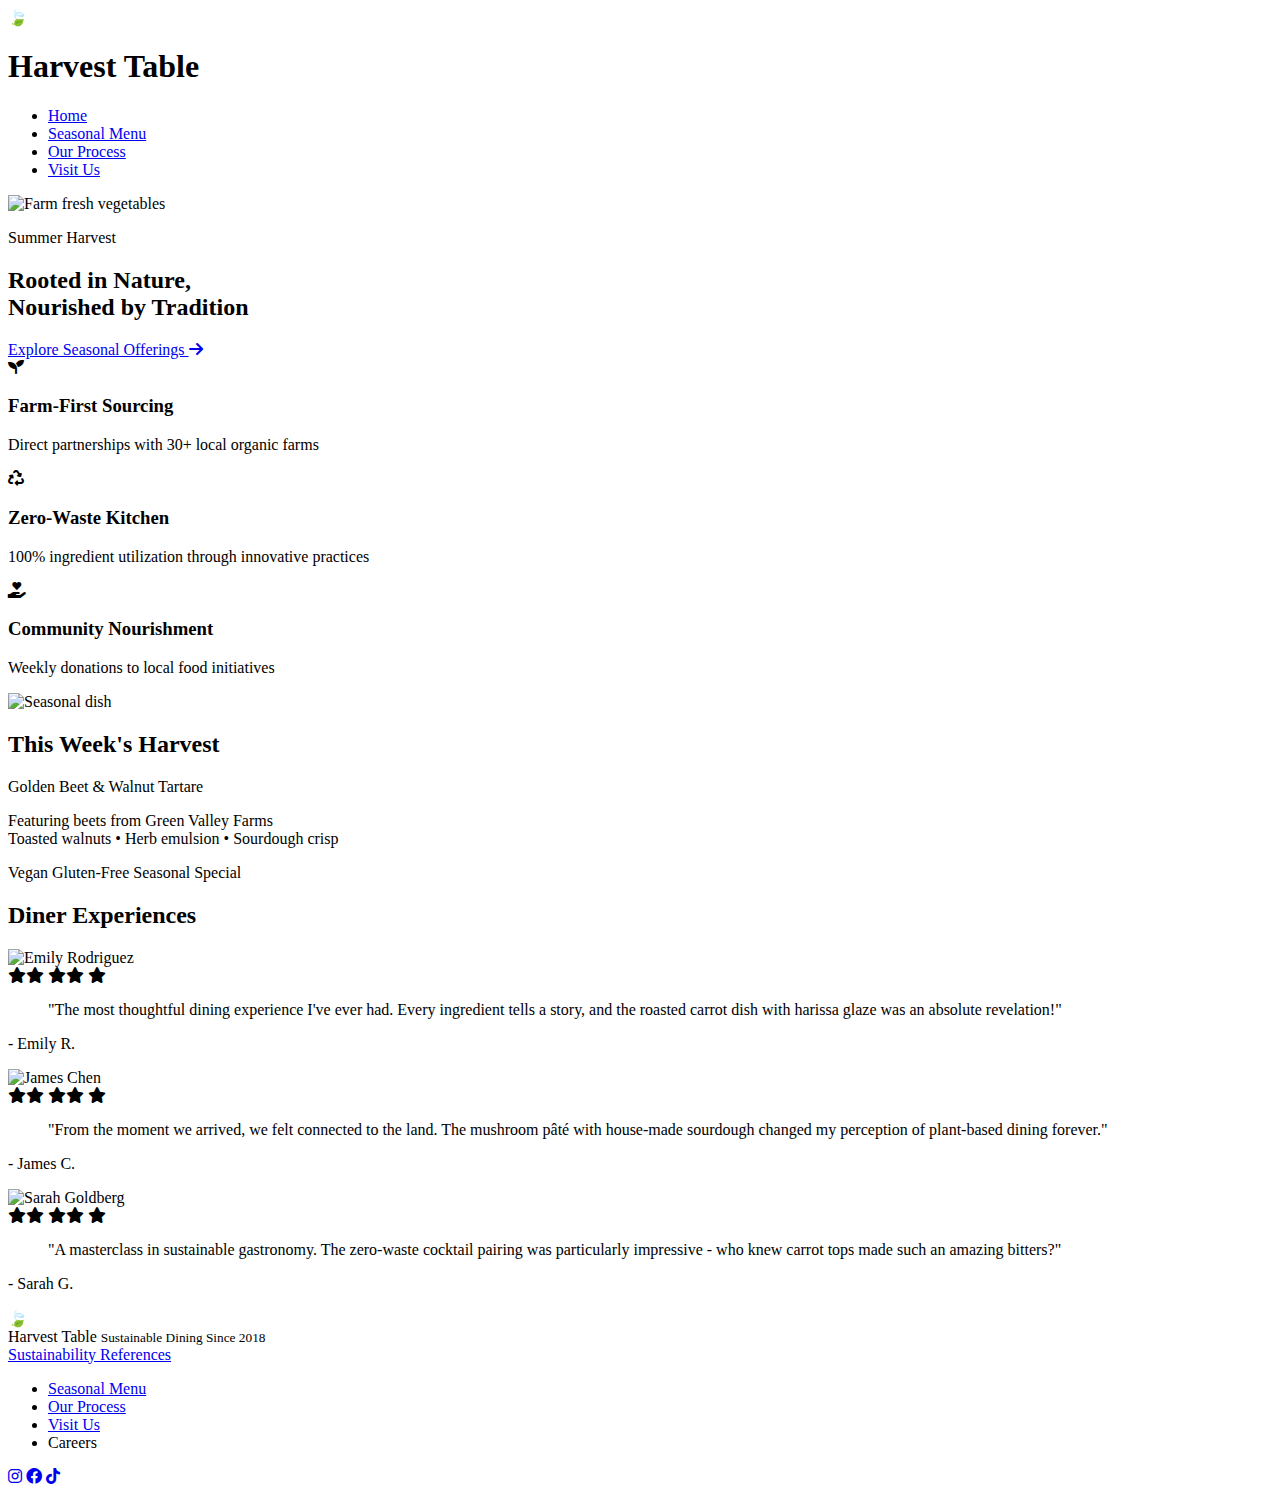
==== index.html @ a3072bb0 "Add files via upload" ====
<!DOCTYPE html>
<html lang="en">
<head>
    <meta charset="UTF-8">
    <meta name="viewport" content="width=device-width, initial-scale=1.0">
    <title>Harvest Table | Sustainable Dining</title>
    <link rel="stylesheet" href="styles/main.css">
    <link rel="stylesheet" href="https://cdnjs.cloudflare.com/ajax/libs/font-awesome/6.0.0/css/all.min.css">
</head>
<body>
<!-- Modern Navigation -->
<nav class="main-nav">
    <div class="nav-container">
        <div class="logo-wrapper">
            <span class="logo-icon">🍃</span>
            <h1 class="logo-text">
                <span class="logo-primary">Harvest</span>
                <span class="logo-secondary">Table</span>
            </h1>
        </div>

        <ul class="nav-links">
            <li><a href="index.html" class="active">Home</a></li>
            <li><a href="menu.html">Seasonal Menu</a></li>
            <li><a href="process.html">Our Process</a></li>
            <li><a href="contact.html">Visit Us</a></li>
        </ul>
    </div>
</nav>

<!-- Hero Section -->
<header class="hero">
    <div class="hero-overlay"></div>
    <img src="https://images.unsplash.com/photo-1547592180-85f173990554"
         alt="Farm fresh vegetables"
         class="hero-image"
         loading="eager">
    <div class="hero-content">
        <div class="hero-text">
            <p class="seasonal-tag">Summer Harvest</p>
            <h2>Rooted in Nature,<br>Nourished by Tradition</h2>
            <a href="menu.html" class="cta-button">
                Explore Seasonal Offerings
                <i class="fas fa-arrow-right"></i>
            </a>
        </div>
    </div>
</header>

<!-- Ethos Section -->
<section class="ethos-grid">
    <article class="ethos-card">
        <div class="ethos-icon">
            <i class="fas fa-seedling"></i>
        </div>
        <h3>Farm-First Sourcing</h3>
        <p>Direct partnerships with 30+ local organic farms</p>
    </article>

    <article class="ethos-card">
        <div class="ethos-icon">
            <i class="fas fa-recycle"></i>
        </div>
        <h3>Zero-Waste Kitchen</h3>
        <p>100% ingredient utilization through innovative practices</p>
    </article>

    <article class="ethos-card">
        <div class="ethos-icon">
            <i class="fas fa-hand-holding-heart"></i>
        </div>
        <h3>Community Nourishment</h3>
        <p>Weekly donations to local food initiatives</p>
    </article>
</section>

<!-- Seasonal Spotlight -->
<section class="seasonal-spotlight">
    <div class="spotlight-image">
        <img src="https://images.unsplash.com/photo-1567620905732-2d1ec7ab7445"
             alt="Seasonal dish"
             loading="eager">
    </div>
    <div class="spotlight-content">
        <h2>This Week's Harvest</h2>
        <p class="highlight-dish">Golden Beet & Walnut Tartare</p>
        <p class="dish-details">
            Featuring beets from Green Valley Farms<br>
            Toasted walnuts • Herb emulsion • Sourdough crisp
        </p>
        <div class="seasonal-badges">
            <span class="badge vegan">Vegan</span>
            <span class="badge gf">Gluten-Free</span>
            <span class="badge seasonal">Seasonal Special</span>
        </div>
    </div>
</section>

<section class="customer-reviews">
    <h2>Diner Experiences</h2>
    <div class="reviews-grid">
        <!-- Review 1 -->
        <article class="review-card">
            <img src="https://randomuser.me/api/portraits/women/44.jpg"
                 alt="Emily Rodriguez"
                 class="reviewer-photo">
            <div class="review-content">
                <div class="stars">
                    <i class="fas fa-star"></i><i class="fas fa-star"></i>
                    <i class="fas fa-star"></i><i class="fas fa-star"></i>
                    <i class="fas fa-star"></i>
                </div>
                <blockquote>
                    "The most thoughtful dining experience I've ever had. Every ingredient tells a story,
                    and the roasted carrot dish with harissa glaze was an absolute revelation!"
                </blockquote>
                <p class="reviewer-name">- Emily R.</p>
            </div>
        </article>

        <!-- Review 2 -->
        <article class="review-card">
            <img src="https://randomuser.me/api/portraits/men/32.jpg"
                 alt="James Chen"
                 class="reviewer-photo">
            <div class="review-content">
                <div class="stars">
                    <i class="fas fa-star"></i><i class="fas fa-star"></i>
                    <i class="fas fa-star"></i><i class="fas fa-star"></i>
                    <i class="fas fa-star"></i>
                </div>
                <blockquote>
                    "From the moment we arrived, we felt connected to the land. The mushroom pâté with
                    house-made sourdough changed my perception of plant-based dining forever."
                </blockquote>
                <p class="reviewer-name">- James C.</p>
            </div>
        </article>

        <!-- Review 3 -->
        <article class="review-card">
            <img src="https://randomuser.me/api/portraits/women/82.jpg"
                 alt="Sarah Goldberg"
                 class="reviewer-photo">
            <div class="review-content">
                <div class="stars">
                    <i class="fas fa-star"></i><i class="fas fa-star"></i>
                    <i class="fas fa-star"></i><i class="fas fa-star"></i>
                    <i class="fas fa-star"></i>
                </div>
                <blockquote>
                    "A masterclass in sustainable gastronomy. The zero-waste cocktail pairing was
                    particularly impressive - who knew carrot tops made such an amazing bitters?"
                </blockquote>
                <p class="reviewer-name">- Sarah G.</p>
            </div>
        </article>
    </div>
</section>
<!-- Footer -->
<footer class="main-footer">
    <div class="footer-content">
        <div class="footer-section">
            <div class="footer-logo">
                <span class="logo-icon">🍃</span>
                <div class="logo-text">
                    <span>Harvest Table</span>
                    <small>Sustainable Dining Since 2018</small>
                </div>
            </div>
            <a href="references.html" class="references-link">
                Sustainability References
            </a>
        </div>
        <div class="footer-section">
            <ul class="footer-links">
                <li><a href="menu.html">Seasonal Menu</a></li>
                <li><a href="process.html">Our Process</a></li>
                <li><a href="contact.html">Visit Us</a></li>
                <li>Careers</li>
            </ul>
            <div class="social-links">
                <a href="#"><i class="fab fa-instagram"></i></a>
                <a href="#"><i class="fab fa-facebook"></i></a>
                <a href="#"><i class="fab fa-tiktok"></i></a>
            </div>
        </div>
    </div>
</footer>

</body>
</html>
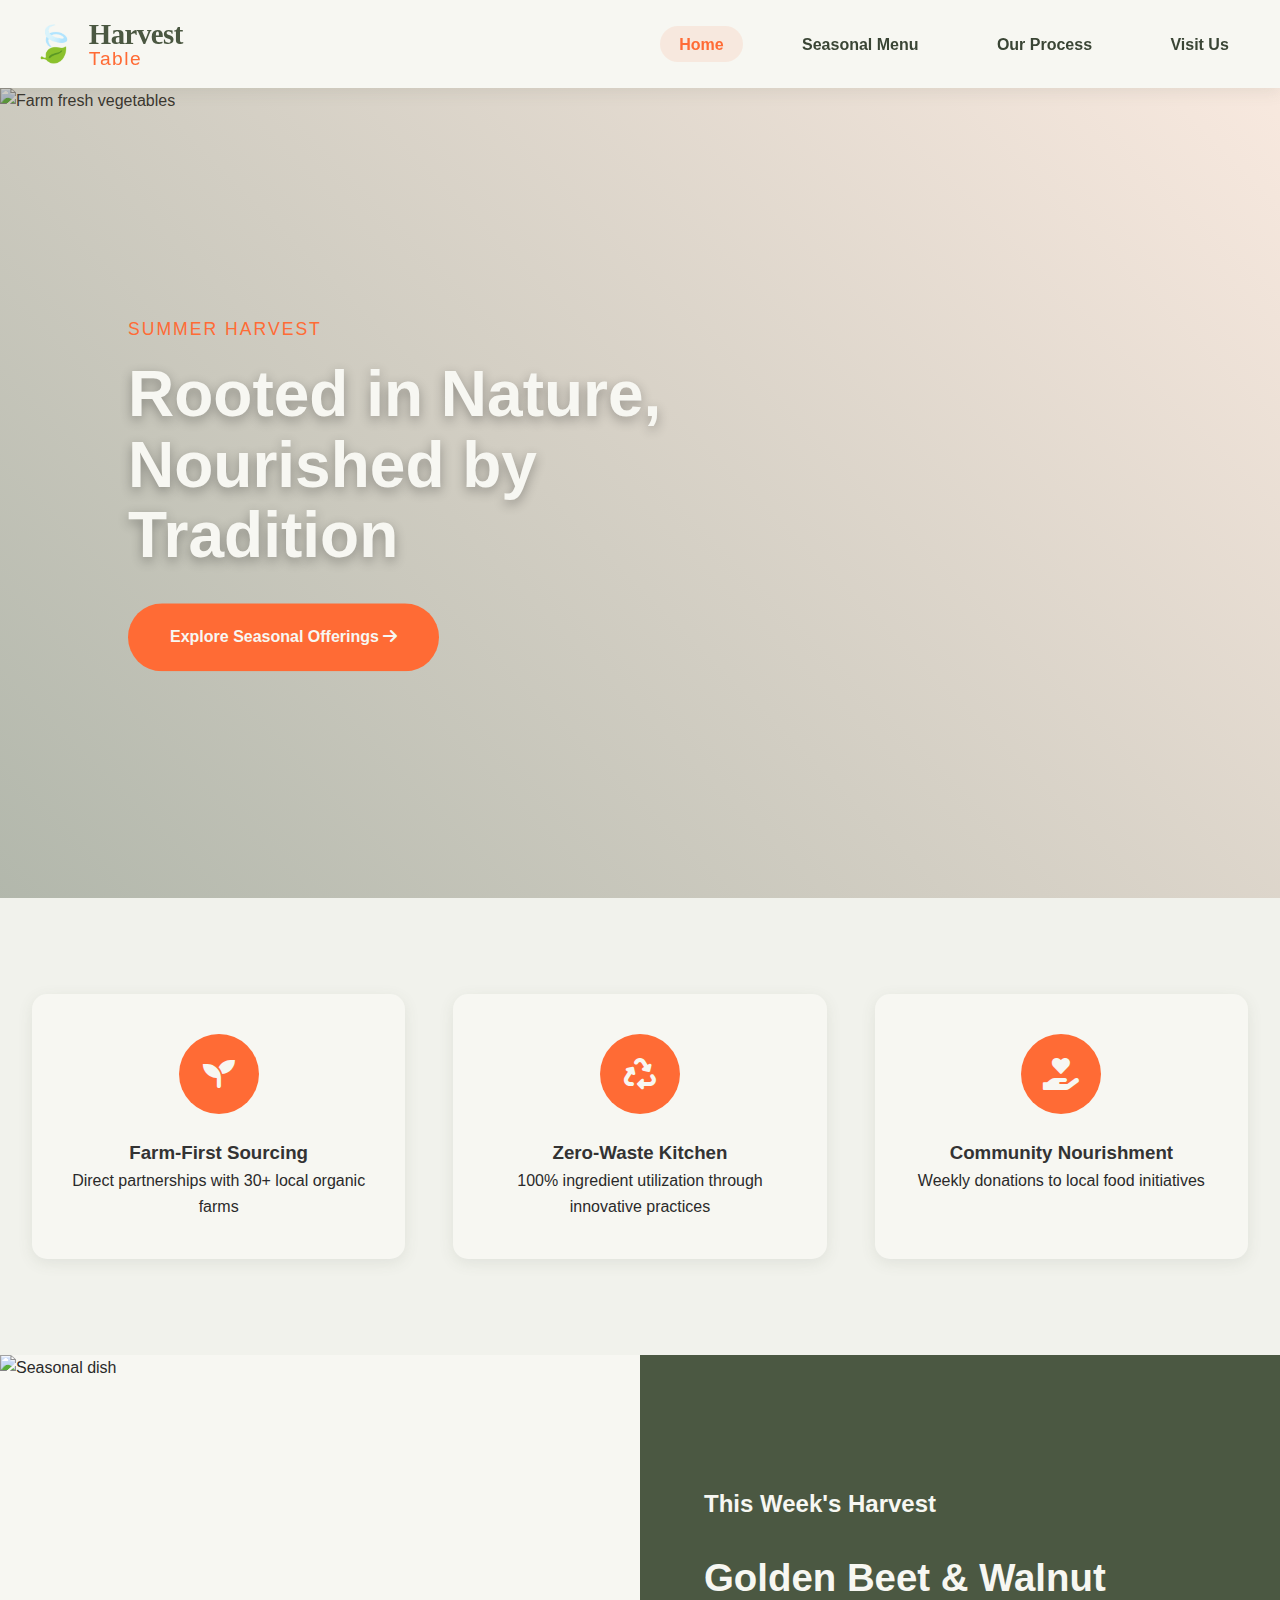
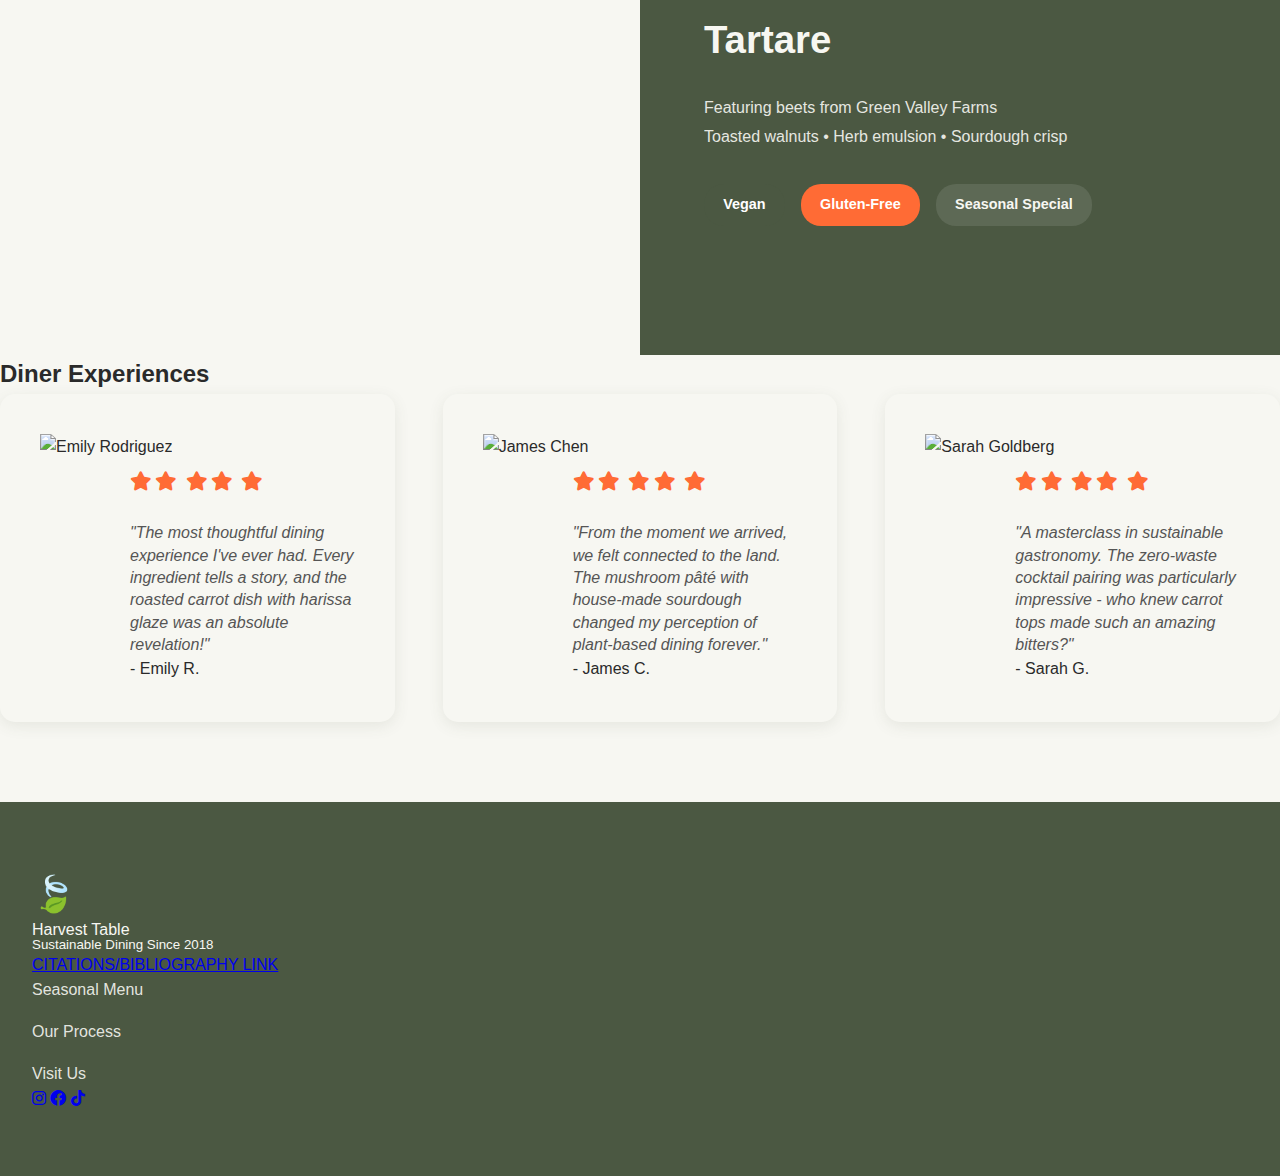
==== commit e9be2824: "Update index.html" ====
--- a/index.html
+++ b/index.html
@@ -169,7 +169,7 @@
                 </div>
             </div>
             <a href="references.html" class="references-link">
-                Sustainability References
+                CITATIONS/BIBLIOGRAPHY LINK 
             </a>
         </div>
         <div class="footer-section">
@@ -177,7 +177,6 @@
                 <li><a href="menu.html">Seasonal Menu</a></li>
                 <li><a href="process.html">Our Process</a></li>
                 <li><a href="contact.html">Visit Us</a></li>
-                <li>Careers</li>
             </ul>
             <div class="social-links">
                 <a href="#"><i class="fab fa-instagram"></i></a>
@@ -189,4 +188,4 @@
 </footer>
 
 </body>
-</html>+</html>
--- a/styles/main.css
+++ b/styles/main.css
@@ -0,0 +1,1863 @@
+/* styles/main.css */
+/* Base Reset */
+* {
+    margin: 0;
+    padding: 0;
+    box-sizing: border-box;
+}
+
+html {
+    scroll-behavior: smooth;
+    font-size: 16px;
+}
+
+body {
+    font-family: 'Helvetica Neue', Arial, sans-serif;
+    line-height: 1.6;
+    color: #2A2A2A;
+    background: #F7F7F2;
+}
+
+/* Root Variables */
+:root {
+    --primary-orange: #FF6B35;
+    --primary-green: #4B5842;
+    --accent-white: #F7F7F2;
+    --dark-green: #3A4535;
+    --text-dark: #2A2A2A;
+    --shadow-light: 0 4px 15px rgba(75, 88, 66, 0.1);
+    --transition: all 0.3s cubic-bezier(0.25, 0.46, 0.45, 0.94);
+}
+
+/* Navigation */
+.main-nav {
+    background: var(--accent-white);
+    padding: 1rem 2rem;
+    box-shadow: var(--shadow-light);
+    position: sticky;
+    top: 0;
+    z-index: 1000;
+}
+
+.nav-container {
+    max-width: 1400px;
+    margin: 0 auto;
+    display: flex;
+    justify-content: space-between;
+    align-items: center;
+}
+
+.logo {
+    font-family: 'Georgia', serif;
+    font-size: 2.2rem;
+    color: var(--primary-green);
+    text-decoration: none;
+    display: flex;
+    align-items: center;
+    gap: 0.5rem;
+}
+
+.nav-links {
+    display: flex;
+    gap: 2.5rem;
+    list-style: none;
+}
+
+.nav-links a {
+    color: var(--dark-green);
+    text-decoration: none;
+    font-weight: 600;
+    padding: 0.6rem 1.2rem;
+    border-radius: 30px;
+    transition: var(--transition);
+    position: relative;
+}
+
+.nav-links a.active,
+.nav-links a:hover {
+    color: var(--primary-orange);
+    background: rgba(255, 107, 53, 0.1);
+}
+
+/* Hero Slider */
+.hero-slider {
+    position: relative;
+    height: 80vh;
+    overflow: hidden;
+    margin-bottom: 4rem;
+}
+
+.slide {
+    position: absolute;
+    width: 100%;
+    height: 100%;
+    opacity: 0;
+    transition: opacity 0.8s ease-in-out;
+}
+
+.slide.active {
+    opacity: 1;
+}
+
+.slide img {
+    width: 100%;
+    height: 100%;
+    object-fit: cover;
+    object-position: center 70%;
+}
+
+.slide-content {
+    position: absolute;
+    bottom: 4rem;
+    left: 4rem;
+    color: var(--accent-white);
+    max-width: 600px;
+    text-shadow: 0 2px 4px rgba(0, 0, 0, 0.4);
+}
+
+.slide-content h2 {
+    font-size: 3.2rem;
+    margin-bottom: 1.2rem;
+    font-weight: 700;
+}
+
+.slide-content p {
+    font-size: 1.4rem;
+    line-height: 1.8;
+}
+
+.slider-controls {
+    position: absolute;
+    bottom: 2rem;
+    left: 50%;
+    transform: translateX(-50%);
+    display: flex;
+    gap: 1rem;
+    z-index: 10;
+}
+
+.slider-controls button {
+    background: rgba(255, 255, 255, 0.2);
+    border: 2px solid var(--accent-white);
+    width: 45px;
+    height: 45px;
+    border-radius: 50%;
+    color: var(--accent-white);
+    font-size: 1.2rem;
+    cursor: pointer;
+    transition: var(--transition);
+    backdrop-filter: blur(3px);
+}
+
+.slider-controls button:hover {
+    background: var(--primary-orange);
+    border-color: var(--primary-orange);
+}
+
+/* Menu Grid */
+.menu-page {
+    padding: 4rem 2rem;
+    max-width: 1400px;
+    margin: 0 auto;
+}
+
+.menu-category {
+    margin-bottom: 5rem;
+}
+
+.menu-category h2 {
+    font-size: 2.8rem;
+    color: var(--primary-green);
+    margin-bottom: 3rem;
+    padding-bottom: 1rem;
+    border-bottom: 3px solid var(--primary-orange);
+    display: inline-block;
+}
+
+.menu-grid {
+    display: grid;
+    grid-template-columns: repeat(auto-fit, minmax(320px, 1fr));
+    gap: 2.5rem;
+    padding: 2rem 0;
+}
+
+.menu-item {
+    background: var(--accent-white);
+    border-radius: 15px;
+    overflow: hidden;
+    box-shadow: var(--shadow-light);
+    transition: var(--transition);
+    position: relative;
+}
+
+.menu-item:hover {
+    transform: translateY(-8px);
+    box-shadow: 0 8px 25px rgba(75, 88, 66, 0.15);
+}
+
+.item-image {
+    position: relative;
+    overflow: hidden;
+}
+
+.item-image img {
+    width: 100%;
+    height: 280px;
+    object-fit: cover;
+    transition: transform 0.4s ease;
+}
+
+.menu-item:hover img {
+    transform: scale(1.05);
+}
+
+.hover-card {
+    position: absolute;
+    bottom: 0;
+    left: 0;
+    right: 0;
+    background: rgba(247, 247, 242, 0.96);
+    padding: 1.8rem;
+    transform: translateY(100%);
+    transition: var(--transition);
+    border-radius: 15px 15px 0 0;
+}
+
+.menu-item:hover .hover-card {
+    transform: translateY(0);
+}
+
+.ingredient-icons {
+    display: flex;
+    gap: 1rem;
+    margin-bottom: 1.2rem;
+}
+
+.ingredient-icons i {
+    font-size: 1.4rem;
+    color: var(--primary-green);
+    padding: 0.5rem;
+    border-radius: 50%;
+    background: rgba(75, 88, 66, 0.1);
+}
+
+.ingredient-list {
+    list-style: none;
+    margin-bottom: 1.5rem;
+}
+
+.ingredient-list li {
+    padding: 0.5rem 0;
+    font-size: 0.95rem;
+    color: var(--dark-green);
+    display: flex;
+    align-items: center;
+    gap: 0.6rem;
+}
+
+.ingredient-list li::before {
+    content: '•';
+    color: var(--primary-orange);
+    font-size: 1.2rem;
+}
+
+.nutrition-facts {
+    display: flex;
+    gap: 1.5rem;
+    font-size: 0.9rem;
+    color: var(--primary-green);
+    font-weight: 500;
+}
+
+.item-info {
+    padding: 1.5rem;
+}
+
+.item-info h3 {
+    font-size: 1.4rem;
+    color: var(--dark-green);
+    margin-bottom: 0.8rem;
+    display: flex;
+    justify-content: space-between;
+    align-items: center;
+}
+
+.price {
+    color: var(--primary-orange);
+    font-size: 1.6rem;
+    font-weight: 700;
+}
+
+.dietary-tags {
+    display: flex;
+    gap: 0.8rem;
+    margin-top: 1rem;
+}
+
+.dietary-tags span {
+    display: inline-block;
+    padding: 0.4rem 1rem;
+    border-radius: 20px;
+    font-size: 0.85rem;
+    font-weight: 600;
+    text-transform: uppercase;
+}
+
+.dietary-tags .vegan {
+    background: var(--primary-green);
+    color: var(--accent-white);
+}
+
+.dietary-tags .gf {
+    background: var(--primary-orange);
+    color: var(--accent-white);
+}
+
+.dietary-tags .raw {
+    background: #8BC34A;
+    color: #2A2A2A;
+}
+
+/* Reviews Section */
+.reviews {
+    padding: 5rem 2rem;
+    background: rgba(75, 88, 66, 0.03);
+}
+
+.reviews h2 {
+    text-align: center;
+    font-size: 2.8rem;
+    color: var(--primary-green);
+    margin-bottom: 3rem;
+}
+
+.reviews-grid {
+    display: grid;
+    grid-template-columns: repeat(auto-fit, minmax(300px, 1fr));
+    gap: 2.5rem;
+    max-width: 1400px;
+    margin: 0 auto;
+}
+
+.review-card {
+    background: var(--accent-white);
+    border-radius: 15px;
+    padding: 2rem;
+    position: relative;
+    box-shadow: var(--shadow-light);
+}
+
+.review-pic {
+    position: absolute;
+    top: 1rem;
+    left: 1rem;
+    width: 60px;
+    height: 60px;
+    border-radius: 50%;
+    border: 3px solid var(--primary-orange);
+    object-fit: cover;
+}
+
+.review-content {
+    padding-left: 80px;
+}
+
+.stars {
+    color: var(--primary-orange);
+    margin-bottom: 1rem;
+}
+
+.stars i {
+    margin-right: 0.2rem;
+}
+
+.review-text {
+    font-size: 1.1rem;
+    line-height: 1.7;
+    color: var(--text-dark);
+    margin-bottom: 1.2rem;
+}
+
+.review-author {
+    font-weight: 600;
+    color: var(--dark-green);
+    font-style: italic;
+}
+
+/* Contact Page Styles */
+.contact-grid {
+    display: grid;
+    grid-template-columns: repeat(auto-fit, minmax(280px, 1fr));
+    gap: 3rem;
+    padding: 4rem 2rem;
+    max-width: 1200px;
+    margin: 0 auto;
+}
+
+.contact-card {
+    background: var(--accent-white);
+    padding: 2.5rem;
+    border-radius: 15px;
+    text-align: center;
+    box-shadow: var(--shadow-light);
+}
+
+.contact-card i {
+    font-size: 2.5rem;
+    color: var(--primary-orange);
+    margin-bottom: 1.5rem;
+    display: block;
+}
+
+.contact-card h3 {
+    font-size: 1.6rem;
+    color: var(--primary-green);
+    margin-bottom: 1.2rem;
+}
+
+.contact-card address {
+    font-style: normal;
+    line-height: 1.7;
+    color: var(--text-dark);
+}
+
+.hours {
+    margin-top: 1.5rem;
+    padding-top: 1.5rem;
+    border-top: 1px solid rgba(75, 88, 66, 0.1);
+}
+
+/* Mobile Responsiveness */
+@media (max-width: 768px) {
+    html {
+        font-size: 14px;
+    }
+
+    .nav-links {
+        gap: 1rem;
+    }
+
+    .nav-links a {
+        padding: 0.5rem;
+    }
+
+    .hero-slider {
+        height: 60vh;
+    }
+
+    .slide-content {
+        bottom: 2rem;
+        left: 2rem;
+    }
+
+    .slide-content h2 {
+        font-size: 2rem;
+    }
+
+    .menu-grid {
+        grid-template-columns: 1fr;
+    }
+
+    .reviews-grid {
+        grid-template-columns: 1fr;
+    }
+
+    .contact-grid {
+        grid-template-columns: 1fr;
+    }
+}
+/* styles/main.css (Continued) */
+
+/* Process Page Styles */
+.process-steps {
+    padding: 4rem 2rem;
+    max-width: 1200px;
+    margin: 0 auto;
+}
+
+.process-step {
+    background: var(--accent-white);
+    border-left: 4px solid var(--primary-orange);
+    border-radius: 8px;
+    padding: 2.5rem;
+    margin-bottom: 3rem;
+    position: relative;
+    box-shadow: var(--shadow-light);
+}
+
+.step-number {
+    position: absolute;
+    top: -25px;
+    left: -25px;
+    width: 50px;
+    height: 50px;
+    background: var(--primary-green);
+    color: var(--accent-white);
+    border-radius: 50%;
+    display: flex;
+    align-items: center;
+    justify-content: center;
+    font-size: 1.4rem;
+    font-weight: 700;
+    box-shadow: 0 4px 12px rgba(75, 88, 66, 0.2);
+}
+
+.process-step h3 {
+    font-size: 1.8rem;
+    color: var(--primary-green);
+    margin-bottom: 1.2rem;
+}
+
+.farm-list {
+    list-style: none;
+    margin-top: 1.5rem;
+    display: grid;
+    gap: 1rem;
+}
+
+.farm-list li {
+    padding: 1rem;
+    background: rgba(75, 88, 66, 0.05);
+    border-radius: 8px;
+    display: flex;
+    align-items: center;
+    gap: 0.8rem;
+    font-weight: 500;
+}
+
+.waste-stats {
+    display: grid;
+    grid-template-columns: repeat(auto-fit, minmax(150px, 1fr));
+    gap: 2rem;
+    margin-top: 2rem;
+}
+
+.stat {
+    text-align: center;
+    padding: 1.5rem;
+    background: var(--accent-white);
+    border-radius: 12px;
+    box-shadow: var(--shadow-light);
+}
+
+.stat-value {
+    font-size: 2.2rem;
+    color: var(--primary-orange);
+    font-weight: 700;
+    margin-bottom: 0.5rem;
+}
+
+.stat-label {
+    font-size: 0.9rem;
+    color: var(--dark-green);
+}
+
+/* Footer Styles */
+.main-footer {
+    background: var(--primary-green);
+    color: var(--accent-white);
+    padding: 4rem 2rem;
+    margin-top: 5rem;
+}
+
+.footer-grid {
+    max-width: 1400px;
+    margin: 0 auto;
+    display: grid;
+    grid-template-columns: repeat(auto-fit, minmax(250px, 1fr));
+    gap: 3rem;
+}
+
+.footer-section h4 {
+    font-size: 1.4rem;
+    margin-bottom: 1.5rem;
+    border-bottom: 2px solid var(--primary-orange);
+    padding-bottom: 0.5rem;
+    display: inline-block;
+}
+
+.footer-links {
+    list-style: none;
+    display: grid;
+    gap: 1rem;
+}
+
+.footer-links a {
+    color: rgba(247, 247, 242, 0.9);
+    text-decoration: none;
+    transition: var(--transition);
+}
+
+.footer-links a:hover {
+    color: var(--primary-orange);
+    padding-left: 0.5rem;
+}
+
+.social-icons {
+    display: flex;
+    gap: 1.5rem;
+    margin-top: 1.5rem;
+}
+
+.social-icons a {
+    width: 40px;
+    height: 40px;
+    background: rgba(255, 255, 255, 0.1);
+    border-radius: 50%;
+    display: flex;
+    align-items: center;
+    justify-content: center;
+    transition: var(--transition);
+}
+
+.social-icons a:hover {
+    background: var(--primary-orange);
+    transform: translateY(-3px);
+}
+
+/* Animations */
+@keyframes fadeInUp {
+    from {
+        opacity: 0;
+        transform: translateY(20px);
+    }
+    to {
+        opacity: 1;
+        transform: translateY(0);
+    }
+}
+
+@keyframes ingredientPop {
+    0% { transform: scale(0); }
+    80% { transform: scale(1.1); }
+    100% { transform: scale(1); }
+}
+
+.menu-item {
+    animation: fadeInUp 0.6s ease-out forwards;
+    opacity: 0;
+}
+
+.menu-item:nth-child(1) { animation-delay: 0.1s; }
+.menu-item:nth-child(2) { animation-delay: 0.2s; }
+/* ... Continue delay pattern for 30 items */
+
+.ingredient-list li {
+    animation: ingredientPop 0.4s ease-out forwards;
+    transform-origin: left center;
+}
+
+/* Form Styles */
+.contact-form {
+    max-width: 600px;
+    margin: 2rem auto;
+    padding: 2rem;
+    background: var(--accent-white);
+    border-radius: 15px;
+    box-shadow: var(--shadow-light);
+}
+
+.form-group {
+    margin-bottom: 1.5rem;
+}
+
+.form-group label {
+    display: block;
+    margin-bottom: 0.5rem;
+    color: var(--dark-green);
+    font-weight: 600;
+}
+
+.form-control {
+    width: 100%;
+    padding: 0.8rem 1.2rem;
+    border: 2px solid rgba(75, 88, 66, 0.1);
+    border-radius: 8px;
+    transition: var(--transition);
+}
+
+.form-control:focus {
+    border-color: var(--primary-orange);
+    outline: none;
+    box-shadow: 0 0 0 3px rgba(255, 107, 53, 0.2);
+}
+
+.submit-btn {
+    background: var(--primary-orange);
+    color: var(--accent-white);
+    padding: 1rem 2.5rem;
+    border: none;
+    border-radius: 30px;
+    font-weight: 600;
+    cursor: pointer;
+    transition: var(--transition);
+}
+
+.submit-btn:hover {
+    transform: translateY(-2px);
+    box-shadow: 0 5px 15px rgba(255, 107, 53, 0.3);
+}
+
+/* Enhanced Mobile Styles */
+@media (max-width: 480px) {
+    .logo {
+        font-size: 1.8rem;
+    }
+
+    .nav-links {
+        flex-wrap: wrap;
+        justify-content: center;
+    }
+
+    .slide-content {
+        bottom: 1rem;
+        left: 1rem;
+        padding-right: 1rem;
+    }
+
+    .slide-content h2 {
+        font-size: 1.8rem;
+    }
+
+    .menu-item h3 {
+        flex-direction: column;
+        align-items: flex-start;
+        gap: 0.5rem;
+    }
+
+    .price {
+        margin-left: 0;
+    }
+
+    .process-step {
+        padding: 1.5rem;
+        margin-left: 1rem;
+    }
+
+    .step-number {
+        left: -15px;
+        width: 40px;
+        height: 40px;
+        font-size: 1.2rem;
+    }
+}
+
+/* Print Styles */
+@media print {
+    .main-nav,
+    .slider-controls,
+    .footer-links {
+        display: none !important;
+    }
+
+    body {
+        background: white !important;
+        color: black !important;
+        font-size: 12pt;
+    }
+
+    .menu-item {
+        break-inside: avoid;
+        box-shadow: none !important;
+        border: 1px solid #ddd !important;
+    }
+}
+
+/* Accessibility Focus States */
+*:focus {
+    outline: 3px solid var(--primary-orange);
+    outline-offset: 3px;
+}
+
+/* Loading States */
+.loading-overlay {
+    position: fixed;
+    top: 0;
+    left: 0;
+    width: 100%;
+    height: 100%;
+    background: rgba(247, 247, 242, 0.95);
+    display: flex;
+    align-items: center;
+    justify-content: center;
+    z-index: 9999;
+}
+
+.loading-spinner {
+    width: 50px;
+    height: 50px;
+    border: 4px solid var(--primary-green);
+    border-top-color: var(--primary-orange);
+    border-radius: 50%;
+    animation: spin 1s linear infinite;
+}
+
+@keyframes spin {
+    to { transform: rotate(360deg); }
+}
+.reviews-container {
+    padding: 2rem;
+    background: #f9f9f9;
+}
+
+.reviews-scroller {
+    display: flex;
+    overflow-x: auto;
+    gap: 1.5rem;
+    padding-bottom: 1rem;
+}
+
+.review-card {
+    flex: 0 0 300px;
+    background: white;
+    border-radius: 10px;
+    padding: 1.5rem;
+    box-shadow: 0 4px 6px rgba(0,0,0,0.1);
+}
+
+.review-pic {
+    width: 70px;
+    height: 70px;
+    border-radius: 50%;
+    object-fit: cover;
+    margin-bottom: 1rem;
+}
+
+.stars {
+    color: #ffc107;
+    margin: 0.5rem 0;
+}
+
+blockquote {
+    margin: 0;
+    font-style: italic;
+    color: #555;
+    line-height: 1.4;
+}
+
+h3 {
+    margin: 0;
+    color: #333;
+}
+
+/* Scrollbar styling */
+.reviews-scroller::-webkit-scrollbar {
+    height: 8px;
+}
+
+.reviews-scroller::-webkit-scrollbar-track {
+    background: #f1f1f1;
+}
+
+.reviews-scroller::-webkit-scrollbar-thumb {
+    background: #888;
+    border-radius: 4px;
+}
+/* styles/main.css - Part 1 */
+/* ========================
+   CONTACT PAGE ENHANCEMENTS
+   ======================== */
+.contact-header {
+    background: linear-gradient(rgba(75, 88, 66, 0.9), rgba(75, 88, 66, 0.8)),
+    url('https://images.unsplash.com/photo-1582564286939-400a311013a2') center/cover;
+    color: var(--accent-white);
+    padding: 8rem 2rem;
+    text-align: center;
+    position: relative;
+}
+
+.contact-header::after {
+    content: '';
+    position: absolute;
+    bottom: -50px;
+    left: 50%;
+    transform: translateX(-50%);
+    border-left: 50px solid transparent;
+    border-right: 50px solid transparent;
+    border-top: 50px solid #4B5842;
+}
+
+.contact-grid {
+    display: grid;
+    grid-template-columns: repeat(auto-fit, minmax(300px, 1fr));
+    gap: 3rem;
+    padding: 4rem 2rem;
+    max-width: 1400px;
+    margin: 0 auto;
+}
+
+.contact-card {
+    background: var(--accent-white);
+    padding: 2.5rem;
+    border-radius: 15px;
+    box-shadow: var(--shadow-light);
+    text-align: center;
+    transition: transform 0.3s ease;
+}
+
+.contact-card:hover {
+    transform: translateY(-10px);
+}
+
+.contact-card i {
+    font-size: 2.8rem;
+    color: var(--primary-orange);
+    margin-bottom: 1.5rem;
+    display: block;
+}
+
+.contact-card h3 {
+    color: var(--primary-green);
+    font-size: 1.8rem;
+    margin-bottom: 1.2rem;
+}
+
+.map-embed {
+    margin: 2rem 0;
+    border-radius: 12px;
+    overflow: hidden;
+    box-shadow: 0 4px 15px rgba(0,0,0,0.1);
+}
+
+.hours {
+    background: rgba(75, 88, 66, 0.05);
+    padding: 1.5rem;
+    border-radius: 12px;
+    margin-top: 2rem;
+}
+
+.hours h4 {
+    color: var(--primary-green);
+    margin-bottom: 1rem;
+}
+
+.method {
+    display: flex;
+    align-items: center;
+    gap: 1.5rem;
+    padding: 1.5rem;
+    background: rgba(255, 107, 53, 0.05);
+    border-radius: 12px;
+    margin-bottom: 1.5rem;
+    transition: all 0.3s ease;
+}
+
+.method:hover {
+    background: rgba(255, 107, 53, 0.1);
+}
+
+.method i {
+    font-size: 1.8rem;
+    color: var(--primary-orange);
+    min-width: 40px;
+}
+
+.contact-form-section {
+    max-width: 800px;
+    margin: 4rem auto;
+    padding: 0 2rem;
+}
+
+.contact-form {
+    background: var(--accent-white);
+    padding: 3rem;
+    border-radius: 15px;
+    box-shadow: var(--shadow-light);
+}
+
+.market-section {
+    background: rgba(75, 88, 66, 0.03);
+    padding: 4rem 2rem;
+}
+
+.market-grid {
+    display: grid;
+    grid-template-columns: repeat(auto-fit, minmax(300px, 1fr));
+    gap: 2rem;
+    max-width: 1400px;
+    margin: 0 auto;
+}
+
+.market-card {
+    background: var(--accent-white);
+    border-radius: 15px;
+    overflow: hidden;
+    box-shadow: var(--shadow-light);
+}
+
+.market-card img {
+    width: 100%;
+    height: 250px;
+    object-fit: cover;
+}
+
+.market-info {
+    padding: 2rem;
+}
+
+.market-schedule li {
+    display: flex;
+    align-items: center;
+    gap: 1rem;
+    padding: 1rem 0;
+    border-bottom: 1px solid rgba(75, 88, 66, 0.1);
+}
+
+.market-schedule i {
+    color: var(--primary-orange);
+    font-size: 1.2rem;
+}
+
+/* ========================
+   UPDATED HOMEPAGE STYLES
+   ======================== */
+.hero-slider {
+    position: relative;
+    height: 80vh;
+    overflow: hidden;
+    margin: 0 0 4rem 0;
+}
+
+.slide {
+    position: absolute;
+    width: 100%;
+    height: 100%;
+    opacity: 0;
+    transition: opacity 1s ease-in-out;
+}
+
+.slide.active {
+    opacity: 1;
+}
+
+.slide img {
+    width: 100%;
+    height: 100%;
+    object-fit: cover;
+    object-position: center 70%;
+}
+
+.slide-content {
+    position: absolute;
+    bottom: 20%;
+    left: 10%;
+    color: var(--accent-white);
+    max-width: 600px;
+    text-shadow: 0 4px 6px rgba(0,0,0,0.4);
+    animation: slideContentEnter 1s ease-out;
+}
+
+@keyframes slideContentEnter {
+    from {
+        opacity: 0;
+        transform: translateY(50px);
+    }
+    to {
+        opacity: 1;
+        transform: translateY(0);
+    }
+}
+
+.slide-content h2 {
+    font-size: 3.5rem;
+    margin-bottom: 1.5rem;
+    font-weight: 700;
+    line-height: 1.2;
+}
+
+.slide-content p {
+    font-size: 1.4rem;
+    line-height: 1.8;
+    margin-bottom: 2rem;
+}
+
+.cta-button {
+    display: inline-block;
+    background: var(--primary-orange);
+    color: var(--accent-white);
+    padding: 1.2rem 2.5rem;
+    border-radius: 35px;
+    text-decoration: none;
+    font-weight: 600;
+    transition: all 0.3s ease;
+    border: 2px solid transparent;
+}
+
+.cta-button:hover {
+    background: transparent;
+    border-color: var(--primary-orange);
+    color: var(--primary-orange);
+    transform: translateY(-3px);
+}
+
+.slider-controls {
+    position: absolute;
+    bottom: 3rem;
+    left: 50%;
+    transform: translateX(-50%);
+    display: flex;
+    gap: 1.5rem;
+    z-index: 10;
+}
+
+.slider-controls button {
+    background: rgba(255, 255, 255, 0.2);
+    border: 2px solid var(--accent-white);
+    width: 50px;
+    height: 50px;
+    border-radius: 50%;
+    color: var(--accent-white);
+    font-size: 1.3rem;
+    cursor: pointer;
+    transition: all 0.3s ease;
+    backdrop-filter: blur(5px);
+}
+
+.slider-controls button:hover {
+    background: var(--primary-orange);
+    border-color: var(--primary-orange);
+    transform: scale(1.1);
+}
+
+/* ========================
+   UPDATED REVIEWS SECTION
+   ======================== */
+.reviews {
+    padding: 6rem 2rem;
+    background: rgba(75, 88, 66, 0.03);
+}
+
+.reviews h2 {
+    text-align: center;
+    font-size: 2.8rem;
+    color: var(--primary-green);
+    margin-bottom: 4rem;
+}
+
+.reviews-grid {
+    display: grid;
+    grid-template-columns: repeat(auto-fit, minmax(320px, 1fr));
+    gap: 3rem;
+    max-width: 1400px;
+    margin: 0 auto;
+}
+
+.review-card {
+    background: var(--accent-white);
+    border-radius: 15px;
+    padding: 2.5rem;
+    position: relative;
+    box-shadow: var(--shadow-light);
+    transition: transform 0.3s ease;
+}
+
+.review-card:hover {
+    transform: translateY(-10px);
+}
+
+.review-pic {
+    position: absolute;
+    top: 1.5rem;
+    left: 1.5rem;
+    width: 70px;
+    height: 70px;
+    border-radius: 50%;
+    border: 3px solid var(--primary-orange);
+    object-fit: cover;
+    box-shadow: 0 4px 12px rgba(0,0,0,0.15);
+}
+
+.review-content {
+    padding-left: 90px;
+}
+
+.stars {
+    color: var(--primary-orange);
+    font-size: 1.2rem;
+    margin-bottom: 1.5rem;
+}
+
+.review-text {
+    font-size: 1.1rem;
+    line-height: 1.8;
+    color: var(--text-dark);
+    margin-bottom: 1.5rem;
+}
+
+.review-author {
+    font-weight: 600;
+    color: var(--primary-green);
+    font-style: italic;
+}
+/* styles/main.css - Part 2 */
+/* ========================
+   ANIMATIONS & MICRO-INTERACTIONS
+   ======================== */
+@keyframes menuItemEntrance {
+    0% {
+        opacity: 0;
+        transform: translateY(30px);
+    }
+    100% {
+        opacity: 1;
+        transform: translateY(0);
+    }
+}
+
+.menu-item {
+    animation: menuItemEntrance 0.6s ease forwards;
+    opacity: 0;
+}
+
+.menu-item:nth-child(1) { animation-delay: 0.1s; }
+.menu-item:nth-child(2) { animation-delay: 0.2s; }
+/* ... Continue pattern up to 30 items */
+
+@keyframes ingredientPop {
+    0% { transform: scale(0); }
+    80% { transform: scale(1.1); }
+    100% { transform: scale(1); }
+}
+
+.ingredient-list li {
+    animation: ingredientPop 0.4s ease forwards;
+    opacity: 0;
+}
+
+.ingredient-list li:nth-child(1) { animation-delay: 0.2s; }
+.ingredient-list li:nth-child(2) { animation-delay: 0.3s; }
+/* ... Continue pattern */
+
+/* ========================
+   MOBILE RESPONSIVENESS
+   ======================== */
+@media (max-width: 768px) {
+    .nav-links {
+        position: fixed;
+        bottom: 0;
+        left: 0;
+        right: 0;
+        background: var(--accent-white);
+        padding: 1rem;
+        justify-content: space-around;
+        box-shadow: 0 -4px 15px rgba(0,0,0,0.1);
+    }
+
+    .hero-slider {
+        height: 60vh;
+    }
+
+    .slide-content {
+        bottom: 15%;
+        left: 5%;
+        padding-right: 5%;
+    }
+
+    .slide-content h2 {
+        font-size: 2rem;
+    }
+
+    .review-pic {
+        width: 50px;
+        height: 50px;
+        top: 1rem;
+        left: 1rem;
+    }
+
+    .review-content {
+        padding-left: 70px;
+    }
+}
+
+@media (max-width: 480px) {
+    .logo {
+        font-size: 1.8rem;
+    }
+
+    .slide-content h2 {
+        font-size: 1.8rem;
+    }
+
+    .contact-card {
+        padding: 1.5rem;
+    }
+
+    .method {
+        flex-direction: column;
+        text-align: center;
+    }
+}
+
+/* ========================
+   UTILITY CLASSES
+   ======================== */
+.sr-only {
+    position: absolute;
+    width: 1px;
+    height: 1px;
+    padding: 0;
+    margin: -1px;
+    overflow: hidden;
+    clip: rect(0,0,0,0);
+    border: 0;
+}
+
+.text-center {
+    text-align: center;
+}
+
+.mt-2 { margin-top: 2rem; }
+.mb-3 { margin-bottom: 3rem; }
+.px-1 { padding-left: 1rem; padding-right: 1rem; }
+/* Modern Navigation */
+.logo-wrapper {
+    display: flex;
+    align-items: center;
+    gap: 0.8rem;
+}
+
+.logo-icon {
+    font-size: 2.2rem;
+}
+
+.logo-text {
+    display: flex;
+    flex-direction: column;
+    line-height: 1;
+}
+
+.logo-primary {
+    font-family: 'Georgia', serif;
+    font-size: 1.8rem;
+    color: var(--primary-green);
+    letter-spacing: -0.5px;
+}
+
+.logo-secondary {
+    font-family: 'Helvetica Neue', sans-serif;
+    font-size: 1.2rem;
+    color: var(--primary-orange);
+    font-weight: 300;
+    letter-spacing: 1.5px;
+}
+
+/* Hero Section */
+.hero {
+    position: relative;
+    height: 90vh;
+    overflow: hidden;
+}
+
+.hero-overlay {
+    position: absolute;
+    top: 0;
+    left: 0;
+    width: 100%;
+    height: 100%;
+    background: linear-gradient(45deg, rgba(75,88,66,0.4), rgba(255,107,53,0.1));
+    z-index: 1;
+}
+
+.hero-image {
+    width: 100%;
+    height: 100%;
+    object-fit: cover;
+    object-position: center 65%;
+}
+
+.hero-content {
+    position: absolute;
+    top: 50%;
+    left: 10%;
+    transform: translateY(-50%);
+    z-index: 2;
+    max-width: 600px;
+}
+
+.seasonal-tag {
+    font-size: 1.1rem;
+    color: var(--primary-orange);
+    text-transform: uppercase;
+    letter-spacing: 2px;
+    margin-bottom: 1rem;
+}
+
+.hero-content h2 {
+    font-size: 4rem;
+    color: var(--accent-white);
+    line-height: 1.1;
+    text-shadow: 0 4px 12px rgba(0,0,0,0.3);
+    margin-bottom: 2rem;
+}
+
+/* Ethos Grid */
+.ethos-grid {
+    display: grid;
+    grid-template-columns: repeat(auto-fit, minmax(280px, 1fr));
+    gap: 3rem;
+    padding: 6rem 2rem;
+    background: rgba(75,88,66,0.03);
+}
+
+.ethos-card {
+    text-align: center;
+    padding: 2.5rem;
+    background: var(--accent-white);
+    border-radius: 15px;
+    box-shadow: var(--shadow-light);
+}
+
+.ethos-icon {
+    width: 80px;
+    height: 80px;
+    background: var(--primary-orange);
+    border-radius: 50%;
+    display: flex;
+    align-items: center;
+    justify-content: center;
+    margin: 0 auto 1.5rem;
+    font-size: 2rem;
+    color: var(--accent-white);
+}
+
+/* Seasonal Spotlight */
+.seasonal-spotlight {
+    display: grid;
+    grid-template-columns: 1fr 1fr;
+    min-height: 600px;
+}
+
+.spotlight-image img {
+    width: 100%;
+    height: 100%;
+    object-fit: cover;
+}
+
+.spotlight-content {
+    padding: 4rem;
+    background: var(--primary-green);
+    color: var(--accent-white);
+    display: flex;
+    flex-direction: column;
+    justify-content: center;
+}
+
+.highlight-dish {
+    font-size: 2.4rem;
+    margin: 1.5rem 0;
+    font-weight: 600;
+}
+
+.dish-details {
+    opacity: 0.9;
+    line-height: 1.8;
+    margin-bottom: 2rem;
+}
+
+.seasonal-badges {
+    display: flex;
+    gap: 1rem;
+    flex-wrap: wrap;
+}
+
+.badge {
+    padding: 0.6rem 1.2rem;
+    border-radius: 20px;
+    font-size: 0.9rem;
+    font-weight: 600;
+}
+
+.badge.vegan { background: #4B5842; }
+.badge.gf { background: var(--primary-orange); }
+.badge.seasonal { background: rgba(255,255,255,0.1); }
+
+/* Container for each process step */
+.process-step {
+    display: flex;
+    flex-wrap: wrap;
+    align-items: center;
+    justify-content: space-between;
+    padding: 20px;
+    margin-bottom: 20px;
+    border-bottom: 1px solid #e0e0e0;
+}
+
+/* Styling for the step number */
+.step-number {
+    font-size: 2rem;
+    font-weight: bold;
+    color: #4CAF50;
+    margin-right: 20px;
+}
+
+/* Container for the content within each step */
+.step-content {
+    display: flex;
+    flex-direction: row;
+    align-items: center;
+    gap: 20px;
+    width: 100%;
+}
+
+/* Styling for images within each step */
+.step-image {
+    max-width: 40%;
+    height: auto;
+    object-fit: cover;
+    border-radius: 8px;
+    box-shadow: 0 4px 8px rgba(0, 0, 0, 0.1);
+}
+
+/* Text content styling */
+.text-content {
+    flex: 1;
+    font-size: 1rem;
+    line-height: 1.6;
+}
+
+/* Responsive adjustments */
+@media (max-width: 768px) {
+    .step-content {
+        flex-direction: column;
+    }
+
+    .step-image {
+        max-width: 100%;
+        width: 100%;
+    }
+}
+/* Menu Specific Styles */
+.menu-header {
+    background: var(--primary-green);
+    color: var(--accent-white);
+    text-align: center;
+    padding: 6rem 2rem;
+}
+
+.menu-header h2 {
+    font-size: 2.8rem;
+    margin-bottom: 1rem;
+}
+
+.menu-container {
+    max-width: 1400px;
+    margin: 0 auto;
+    padding: 4rem 2rem;
+}
+
+.menu-category {
+    margin-bottom: 5rem;
+}
+
+.menu-category h3 {
+    font-size: 2rem;
+    color: var(--primary-green);
+    margin-bottom: 2rem;
+    display: flex;
+    align-items: center;
+    gap: 1rem;
+}
+
+.menu-grid {
+    display: grid;
+    grid-template-columns: repeat(auto-fit, minmax(300px, 1fr));
+    gap: 2.5rem;
+}
+
+.menu-item {
+    background: var(--accent-white);
+    border-radius: 15px;
+    overflow: hidden;
+    box-shadow: var(--shadow-light);
+    transition: transform 0.3s ease;
+}
+
+.item-image {
+    position: relative;
+    overflow: hidden;
+    height: 250px;
+}
+
+.item-image img {
+    width: 100%;
+    height: 100%;
+    object-fit: cover;
+    transition: transform 0.4s ease;
+}
+
+.menu-item:hover img {
+    transform: scale(1.05);
+}
+
+.hover-card {
+    position: absolute;
+    bottom: -100%;
+    left: 0;
+    right: 0;
+    background: rgba(247, 247, 242, 0.95);
+    padding: 1.5rem;
+    transition: bottom 0.3s ease;
+}
+
+.menu-item:hover .hover-card {
+    bottom: 0;
+}
+
+.ingredient-icons {
+    display: flex;
+    gap: 1rem;
+    margin: 1rem 0;
+}
+
+.ingredient-icons i {
+    font-size: 1.2rem;
+    color: var(--primary-green);
+}
+
+.ingredient-list {
+    list-style: none;
+    margin-bottom: 1rem;
+}
+
+.ingredient-list li {
+    padding: 0.5rem 0;
+    font-size: 0.9rem;
+    border-bottom: 1px solid rgba(75,88,66,0.1);
+}
+
+.nutrition {
+    display: flex;
+    justify-content: space-between;
+    font-size: 0.9rem;
+    color: var(--primary-green);
+    margin-top: 1rem;
+}
+
+.item-info {
+    padding: 1.5rem;
+}
+
+.item-info h4 {
+    display: flex;
+    justify-content: space-between;
+    margin-bottom: 0.5rem;
+}
+
+.price {
+    color: var(--primary-orange);
+    font-weight: 700;
+}
+
+.dietary-tags {
+    display: flex;
+    gap: 0.5rem;
+    flex-wrap: wrap;
+}
+
+.dietary-tags span {
+    padding: 0.3rem 0.8rem;
+    border-radius: 15px;
+    font-size: 0.8rem;
+    font-weight: 600;
+}
+
+.vegan { background: var(--primary-green); color: white; }
+.gf { background: var(--primary-orange); color: white; }
+.raw { background: #8BC34A; color: var(--text-dark); }
+/* Updated Hover Card CSS */
+.menu-item {
+    position: relative;
+    overflow: visible;
+    z-index: 1;
+}
+
+.hover-card {
+    position: absolute;
+    bottom: -20px;
+    left: 50%;
+    transform: translateX(-50%) translateY(100%);
+    width: calc(100% + 80px);
+    min-height: 300px;
+    background: var(--accent-white);
+    border-radius: 20px;
+    box-shadow: 0 12px 30px rgba(0,0,0,0.15);
+    padding: 2rem;
+    opacity: 0;
+    visibility: hidden;
+    transition: all 0.4s cubic-bezier(0.23, 1, 0.32, 1);
+    z-index: 1000;
+    pointer-events: none;
+}
+
+.menu-item:hover .hover-card {
+    opacity: 1;
+    visibility: visible;
+    transform: translateX(-50%) translateY(0);
+    pointer-events: auto;
+}
+
+/* Content Styling */
+.hover-card-content {
+    display: grid;
+    grid-template-columns: 1fr 1fr;
+    gap: 2rem;
+}
+
+.ingredient-section {
+    border-right: 2px solid rgba(75,88,66,0.1);
+    padding-right: 2rem;
+}
+
+.nutrition-section {
+    display: grid;
+    grid-template-columns: repeat(2, 1fr);
+    gap: 1.5rem;
+}
+
+.ingredient-list {
+    columns: 2;
+    column-gap: 2rem;
+}
+
+.ingredient-list li {
+    break-inside: avoid;
+    padding: 0.8rem 0;
+    display: flex;
+    align-items: center;
+    gap: 0.8rem;
+}
+
+.ingredient-list li::before {
+    content: '•';
+    color: var(--primary-orange);
+    font-size: 1.4rem;
+}
+
+.nutrition-item {
+    background: rgba(75,88,66,0.03);
+    padding: 1.2rem;
+    border-radius: 12px;
+    text-align: center;
+}
+
+/* Mobile Adaptation */
+@media (max-width: 768px) {
+    .hover-card {
+        width: 100vw;
+        left: 50%;
+        margin-left: -50vw;
+        border-radius: 20px 20px 0 0;
+    }
+
+    .hover-card-content {
+        grid-template-columns: 1fr;
+    }
+
+    .ingredient-section {
+        border-right: none;
+        padding-right: 0;
+        border-bottom: 2px solid rgba(75,88,66,0.1);
+        padding-bottom: 2rem;
+    }
+}
+:root {
+    --primary-orange: #FF6B35;
+    --primary-green: #4B5842;
+    --accent-white: #F7F7F2;
+}
+/* Updated Hover Card CSS */
+.menu-item {
+    position: relative;
+    overflow: visible;
+    z-index: 1;
+}
+
+.hover-card {
+    position: absolute;
+    bottom: -20px;
+    left: 50%;
+    transform: translateX(-50%) translateY(100%);
+    width: calc(100% + 80px);
+    min-height: 300px;
+    background: var(--accent-white);
+    border-radius: 20px;
+    box-shadow: 0 12px 30px rgba(0,0,0,0.15);
+    padding: 2rem;
+    opacity: 0;
+    visibility: hidden;
+    transition: all 0.4s cubic-bezier(0.23, 1, 0.32, 1);
+    z-index: 1000;
+    pointer-events: none;
+}
+
+.menu-item:hover .hover-card {
+    opacity: 1;
+    visibility: visible;
+    transform: translateX(-50%) translateY(0);
+    pointer-events: auto;
+}
+
+/* Content Styling */
+.hover-card-content {
+    display: grid;
+    grid-template-columns: 1fr 1fr;
+    gap: 2rem;
+}
+
+.ingredient-section {
+    border-right: 2px solid rgba(75,88,66,0.1);
+    padding-right: 2rem;
+}
+
+.nutrition-section {
+    display: grid;
+    grid-template-columns: repeat(2, 1fr);
+    gap: 1.5rem;
+}
+
+.ingredient-list {
+    columns: 2;
+    column-gap: 2rem;
+}
+
+.ingredient-list li {
+    break-inside: avoid;
+    padding: 0.8rem 0;
+    display: flex;
+    align-items: center;
+    gap: 0.8rem;
+}
+
+.ingredient-list li::before {
+    content: '•';
+    color: var(--primary-orange);
+    font-size: 1.4rem;
+}
+
+.nutrition-item {
+    background: rgba(75,88,66,0.03);
+    padding: 1.2rem;
+    border-radius: 12px;
+    text-align: center;
+}
+
+/* Mobile Adaptation */
+@media (max-width: 768px) {
+    .hover-card {
+        width: 100vw;
+        left: 50%;
+        margin-left: -50vw;
+        border-radius: 20px 20px 0 0;
+    }
+
+    .hover-card-content {
+        grid-template-columns: 1fr;
+    }
+
+    .ingredient-section {
+        border-right: none;
+        padding-right: 0;
+        border-bottom: 2px solid rgba(75,88,66,0.1);
+        padding-bottom: 2rem;
+    }
+}
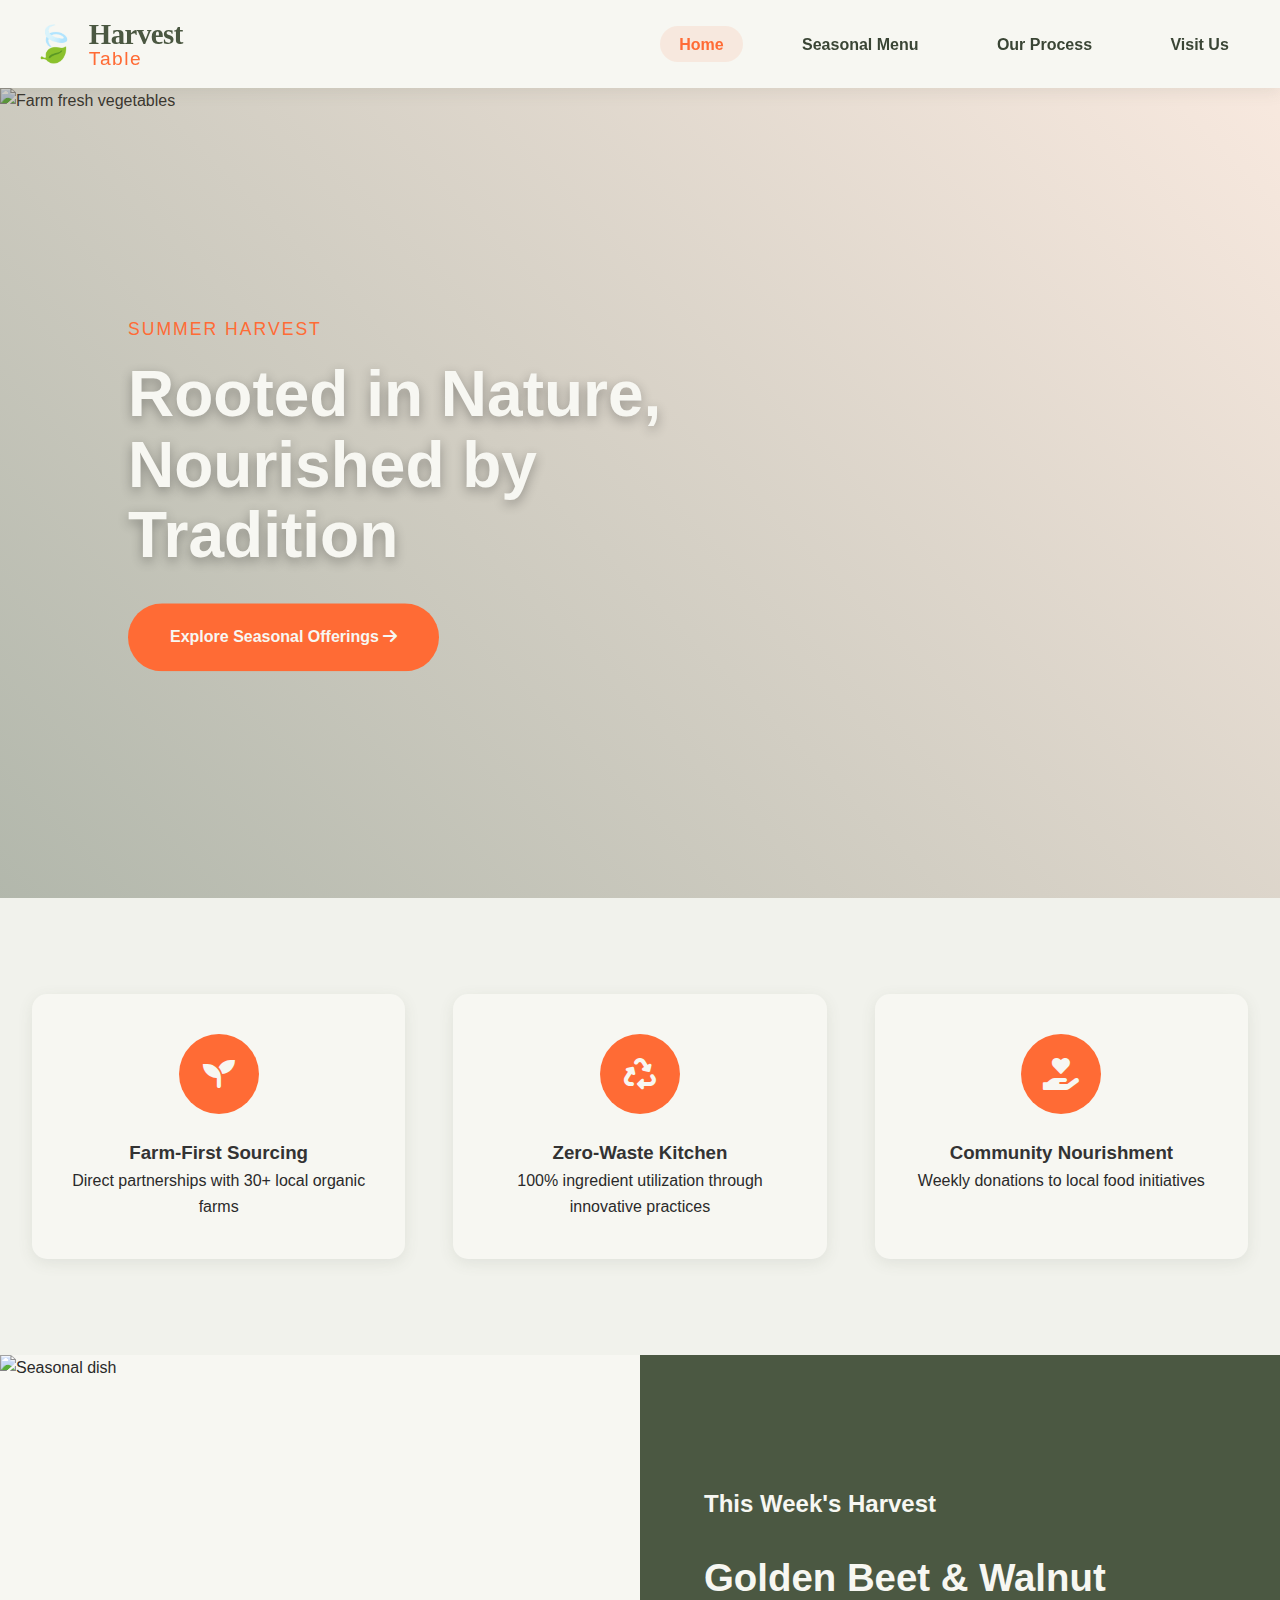
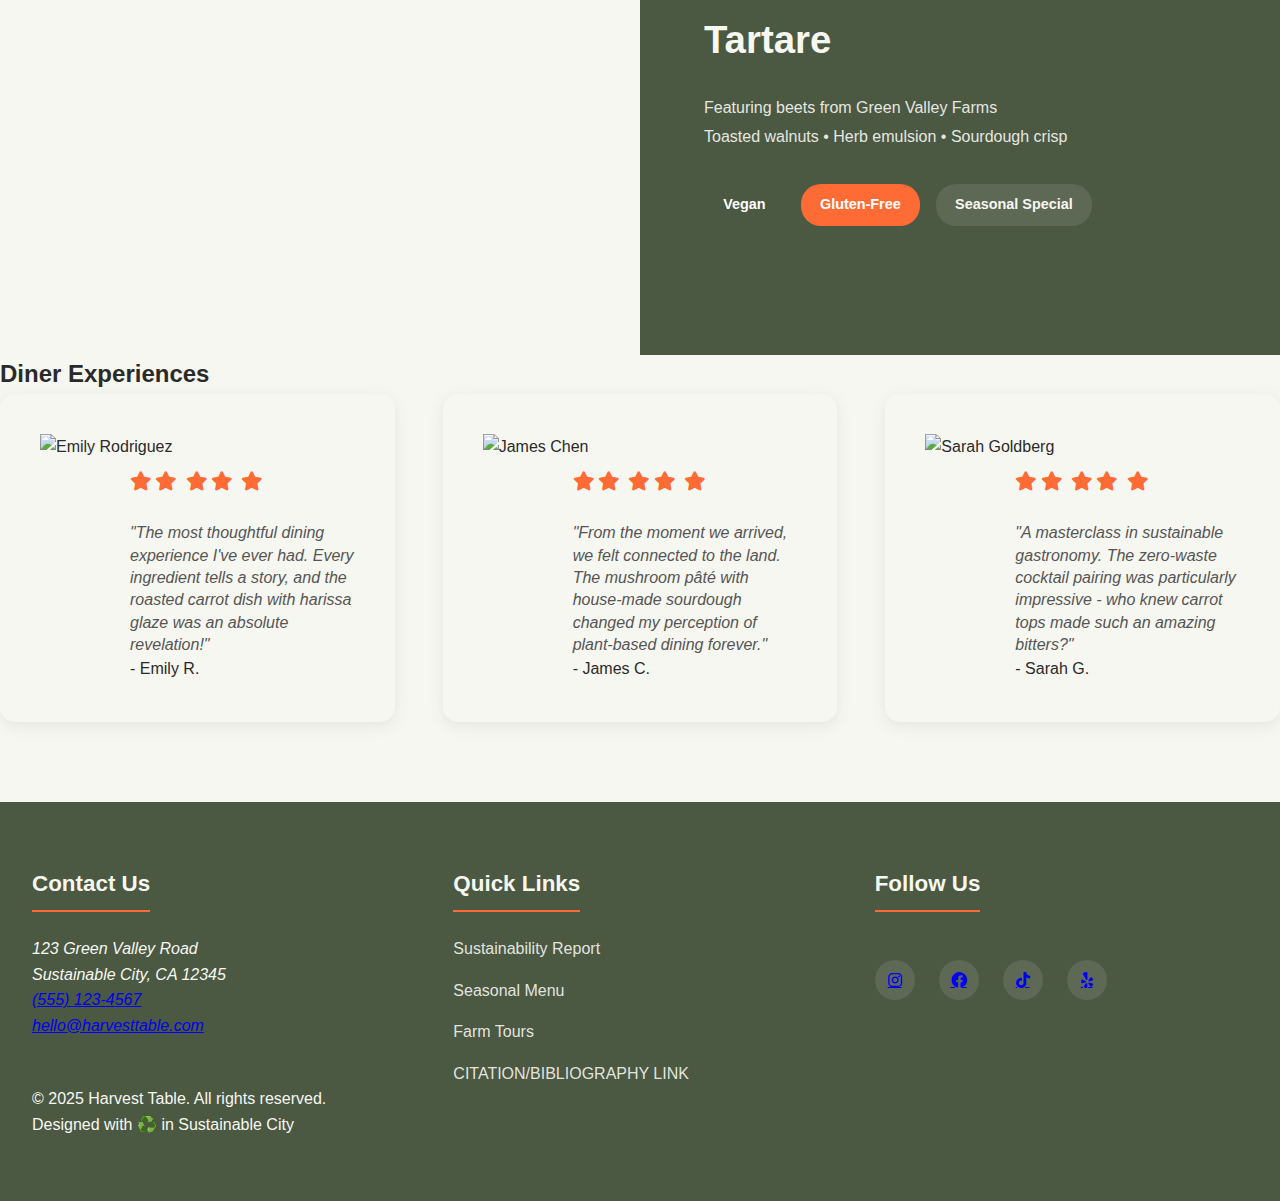
==== commit 76ef9228: "Update index.html" ====
--- a/index.html
+++ b/index.html
@@ -159,33 +159,41 @@
 </section>
 <!-- Footer -->
 <footer class="main-footer">
-    <div class="footer-content">
+    <div class="footer-grid">
         <div class="footer-section">
-            <div class="footer-logo">
-                <span class="logo-icon">🍃</span>
-                <div class="logo-text">
-                    <span>Harvest Table</span>
-                    <small>Sustainable Dining Since 2018</small>
-                </div>
-            </div>
-            <a href="references.html" class="references-link">
-                CITATIONS/BIBLIOGRAPHY LINK 
-            </a>
+            <h4>Contact Us</h4>
+            <address>
+                123 Green Valley Road<br>
+                Sustainable City, CA 12345<br>
+                <a href="tel:555-123-4567">(555) 123-4567</a><br>
+                <a href="mailto:hello@harvesttable.com">hello@harvesttable.com</a>
+            </address>
         </div>
         <div class="footer-section">
+            <h4>Quick Links</h4>
             <ul class="footer-links">
+                <li><a href="process.html">Sustainability Report</a></li>
                 <li><a href="menu.html">Seasonal Menu</a></li>
-                <li><a href="process.html">Our Process</a></li>
-                <li><a href="contact.html">Visit Us</a></li>
+                <li><a href="contact.html">Farm Tours</a></li>
+                <li><a href="references.html">CITATION/BIBLIOGRAPHY LINK</a></li>
             </ul>
-            <div class="social-links">
+        </div>
+        <div class="footer-section">
+            <h4>Follow Us</h4>
+            <div class="social-icons">
                 <a href="#"><i class="fab fa-instagram"></i></a>
                 <a href="#"><i class="fab fa-facebook"></i></a>
                 <a href="#"><i class="fab fa-tiktok"></i></a>
+                <a href="#"><i class="fab fa-yelp"></i></a>
             </div>
         </div>
     </div>
+    <div class="copyright">
+        <p>&copy; 2025 Harvest Table. All rights reserved.</p>
+        <p>Designed with ♻️ in Sustainable City</p>
+    </div>
 </footer>
-
 </body>
 </html>
+
+
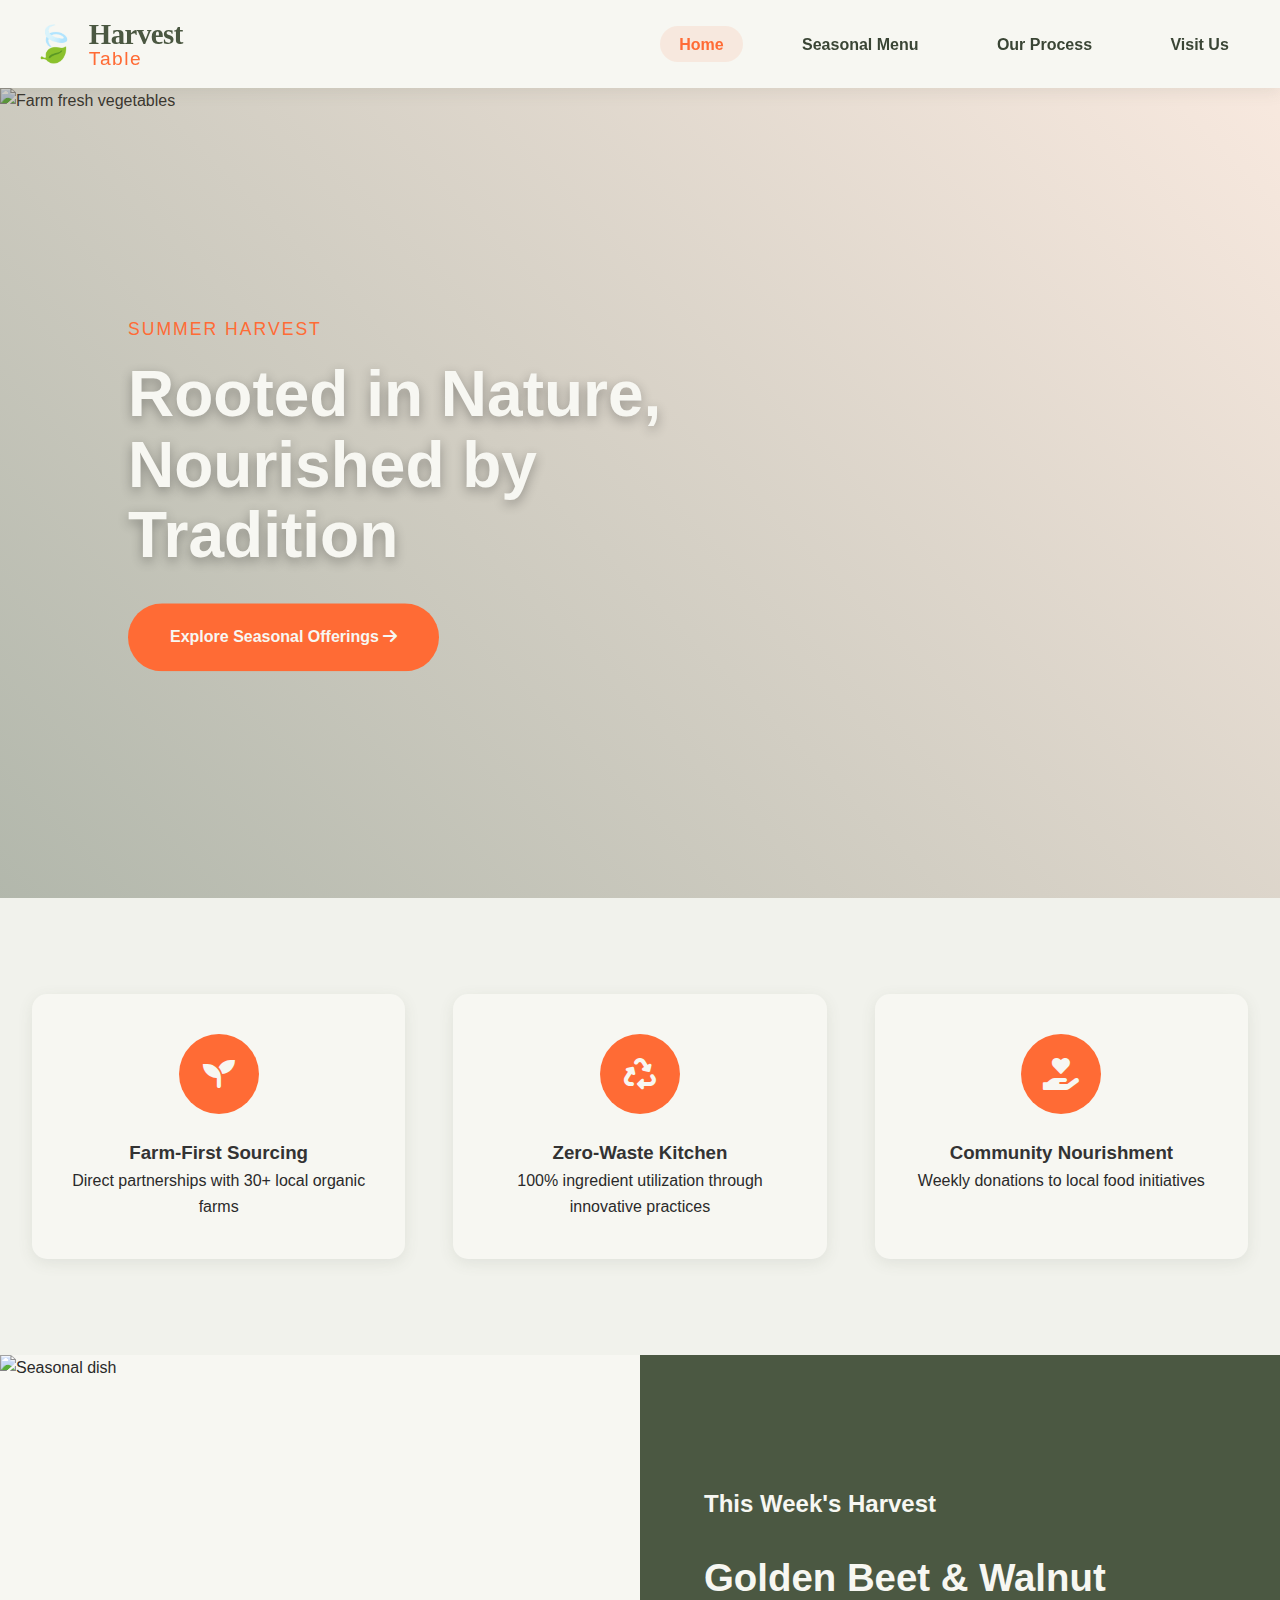
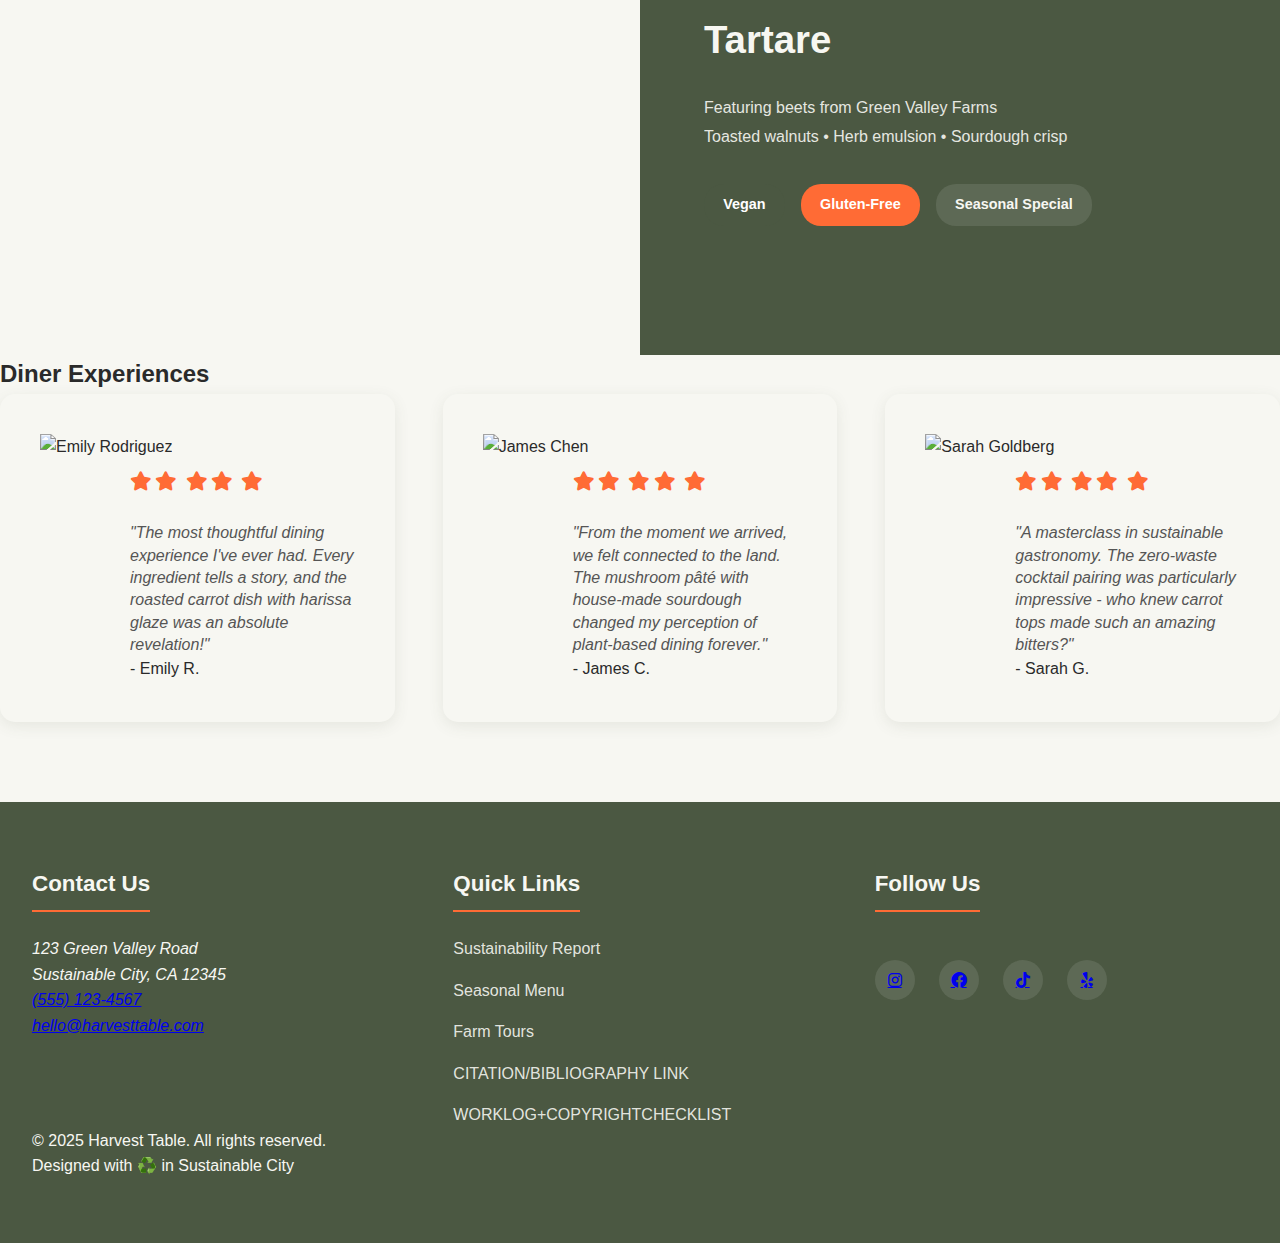
==== commit 65d01cef: "Update index.html" ====
--- a/index.html
+++ b/index.html
@@ -176,6 +176,7 @@
                 <li><a href="menu.html">Seasonal Menu</a></li>
                 <li><a href="contact.html">Farm Tours</a></li>
                 <li><a href="references.html">CITATION/BIBLIOGRAPHY LINK</a></li>
+                <a href="WORKLOG+COPYRIGHTCHECKLIST.pdf" target="_blank">WORKLOG+COPYRIGHTCHECKLIST</a>
             </ul>
         </div>
         <div class="footer-section">
